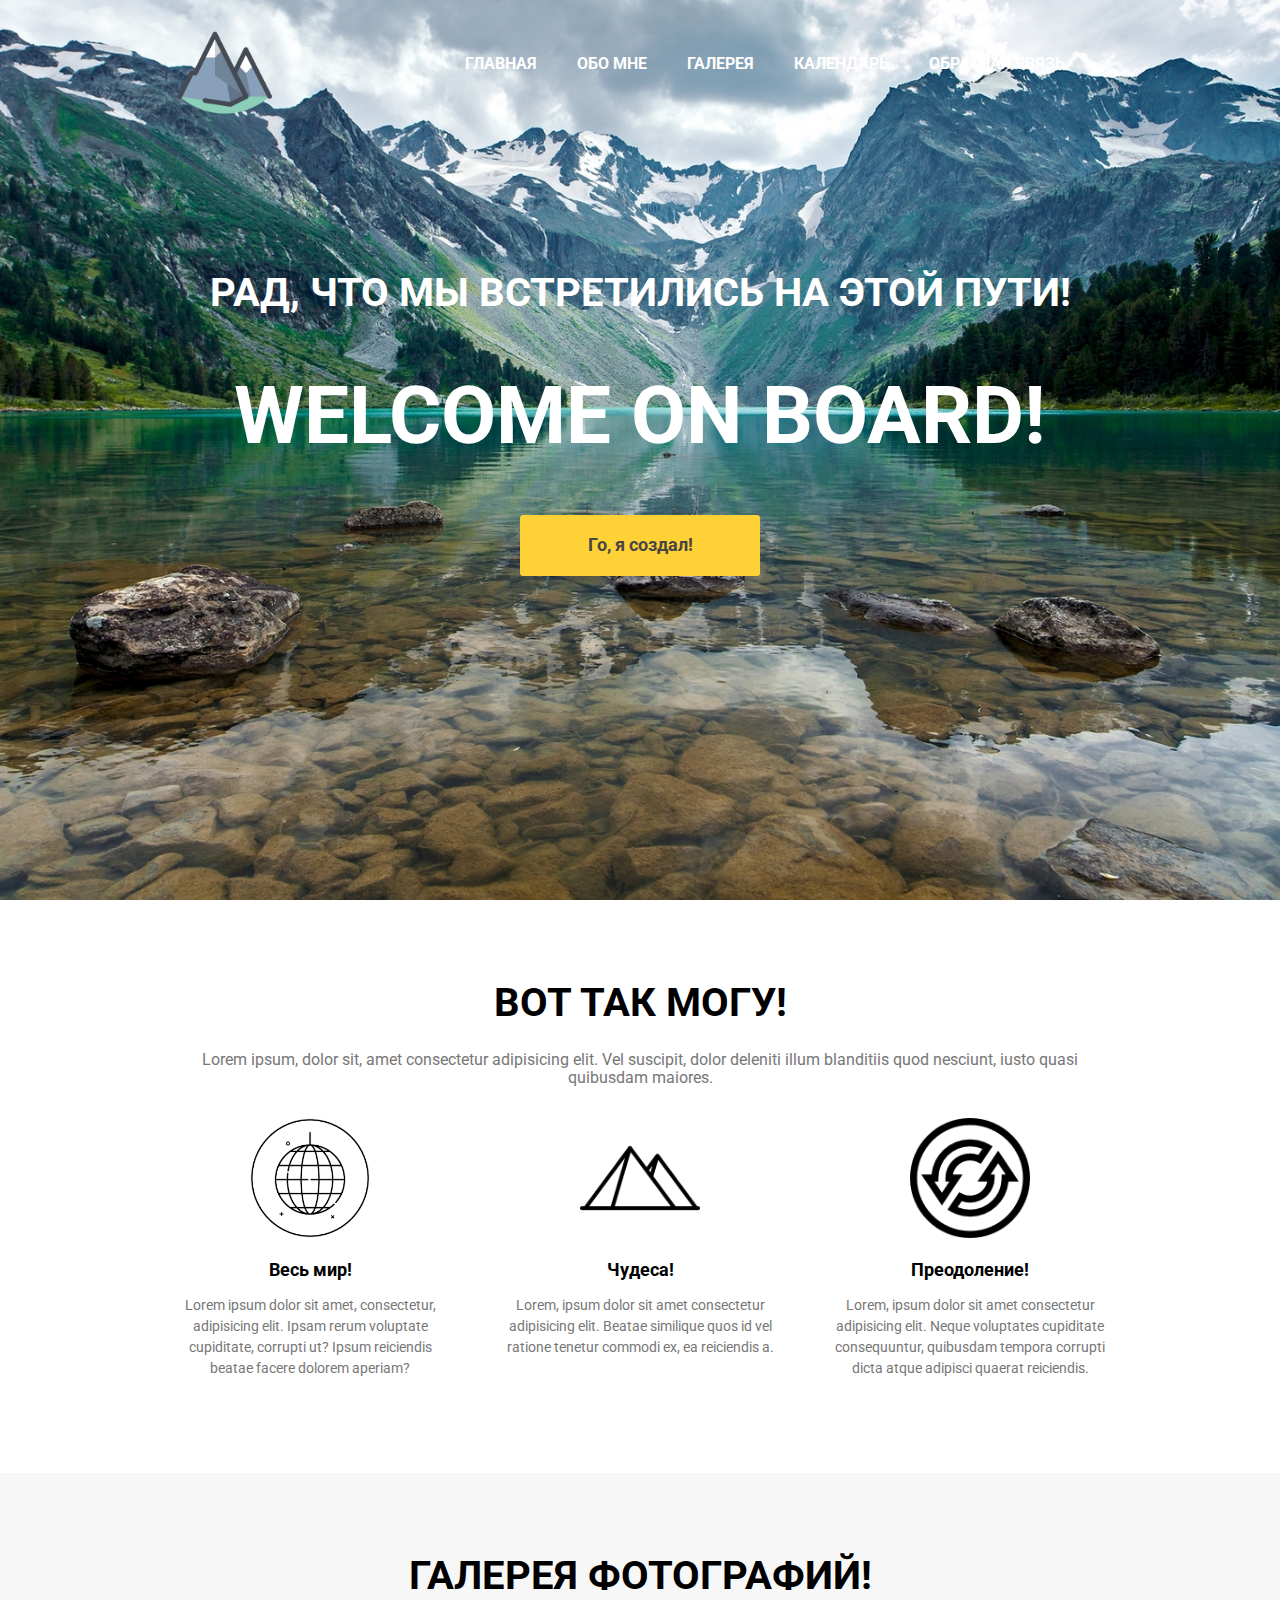
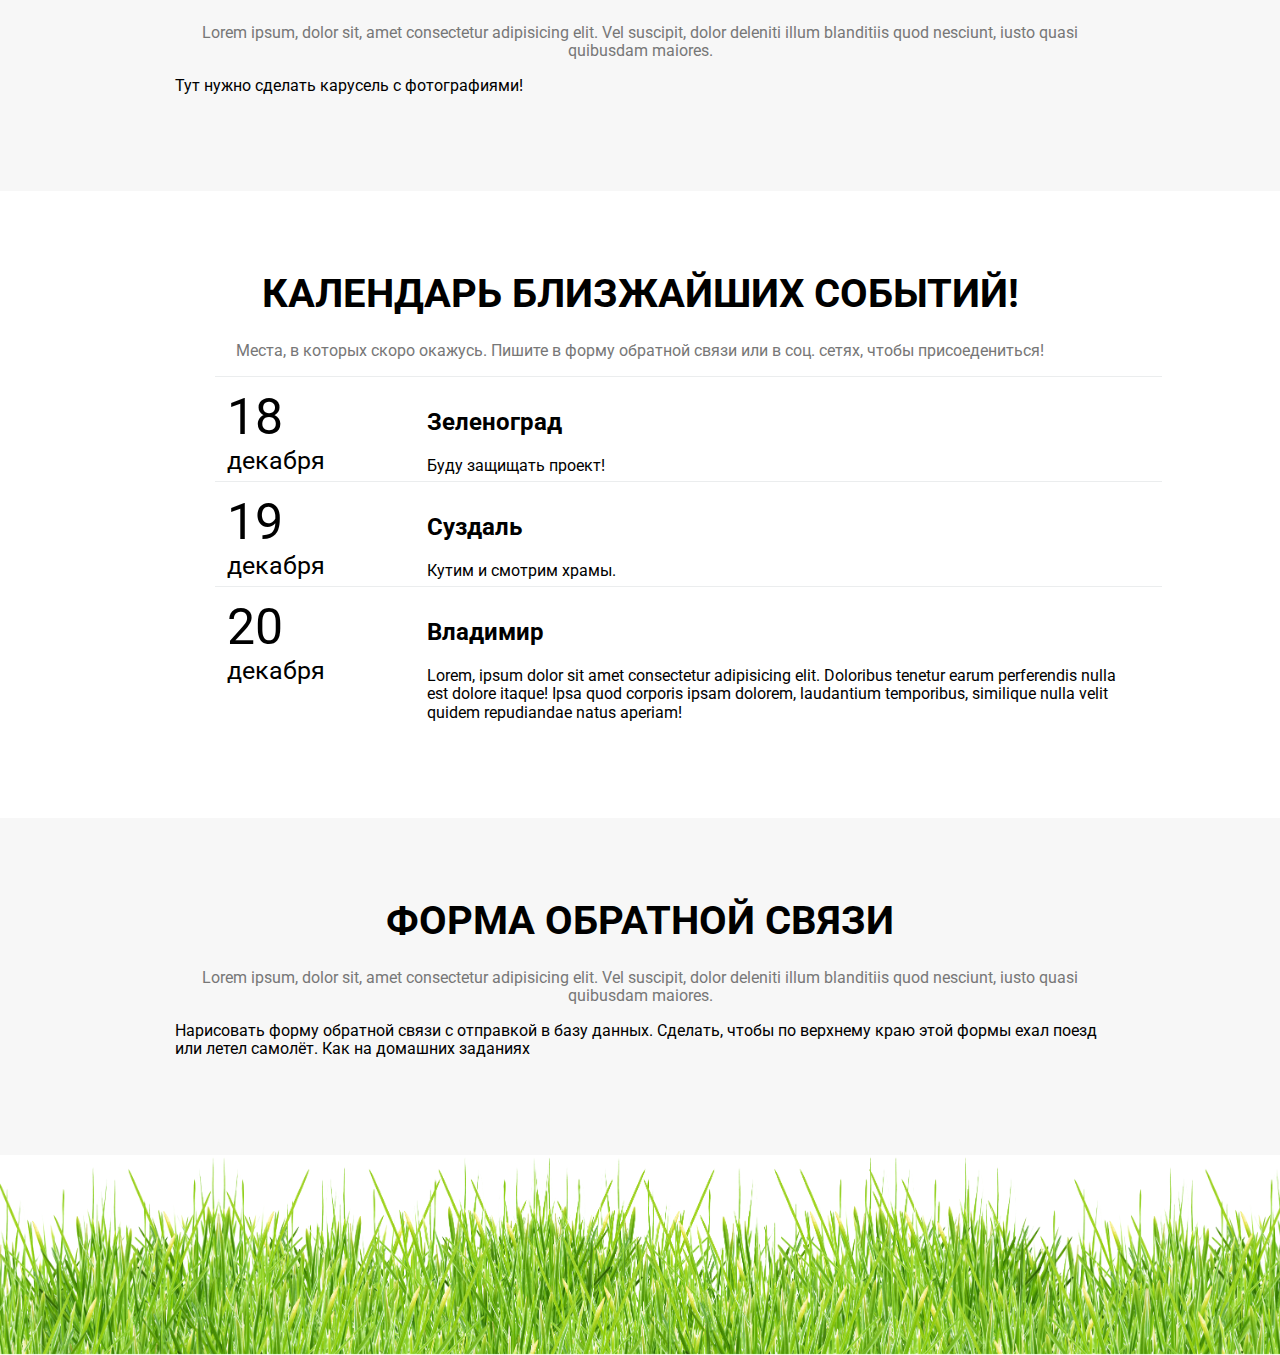
==== diplom/index.html @ 513764da "добавлен начальный вариант вёрстки выпускного проекта" ====
<!DOCTYPE html>
<html lang=ru>
<head>
	<meta charset="UTF-8">
	<meta name="viewport" content="width=device-width, initial-scale=1.0">
	<title>Путешественник какой-то допустим.</title>
	<link rel="stylesheet" href="css/style.css">
	<link rel="stylesheet" href="css/normalize.css">
	<link rel="preconnect" href="https://fonts.gstatic.com">
	<link href="https://fonts.googleapis.com/css2?family=Roboto:wght@300;700&display=swap" rel="stylesheet">
</head>
<body>
	<header>
		<div class="container">
			<div class="nav-container clearfix">
				<img src="img/logo.png" alt="" class="logo">
				<nav>
					<ul class="nav-menu">
						<li><a href="#">Главная</a></li>
						<li><a href="#">Обо мне</a></li>
						<li><a href="#">Галерея</a></li>
						<li><a href="#">Календарь</a></li>
						<li><a href="#">обратная связь</a></li>
					</ul>
				</nav>
			</div>
			<div class="titles">
				<div class="titles__first">
					Рад, что мы встретились на этой пути!
				</div>
				<h1>welcome on board!</h1>
			</div>
			<a href="#" class="header-button">Го, я создал!</a>
		</div> 
	</header> 
	<section class="main-container">
		<div class="container">
			<div class="title">
				<h2>Вот так могу!</h2>
				<p>Lorem ipsum, dolor sit, amet consectetur adipisicing elit. Vel suscipit, dolor deleniti illum blanditiis quod nesciunt, iusto quasi quibusdam maiores.</p>
			</div>
			<div class="ican clearfix">
				<div class="ican__item">
					<img src="img/icon-1.png" alt="" class="ican__item-img">
					<h3>Весь мир!</h3>
					<p>Lorem ipsum dolor sit amet, consectetur, adipisicing elit. Ipsam rerum voluptate cupiditate, corrupti ut? Ipsum reiciendis beatae facere dolorem aperiam?</p>
				</div>
				<div class="ican__item">
					<img src="img/icon-2.png" alt="" class="ican__item-img">
					<h3>Чудеса!</h3>
					<p>Lorem, ipsum dolor sit amet consectetur adipisicing elit. Beatae similique quos id vel ratione tenetur commodi ex, ea reiciendis a.</p>
				</div>
				<div class="ican__item">
					<img src="img/icon-3.png" alt="" class="ican__item-img">
					<h3>Преодоление!</h3>
					<p>Lorem, ipsum dolor sit amet consectetur adipisicing elit. Neque voluptates cupiditate consequuntur, quibusdam tempora corrupti dicta atque adipisci quaerat reiciendis.</p>
				</div>
			</div>	
		</div>
	</section>
	<section class="portfolio main-container">
		<div class="container">
			<div class="title">
				<h2>Галерея фотографий!</h2>
				<p>Lorem ipsum, dolor sit, amet consectetur adipisicing elit. Vel suscipit, dolor deleniti illum blanditiis quod nesciunt, iusto quasi quibusdam maiores.</p>
			</div>
			<p>Тут нужно сделать карусель с фотографиями!</p>
		</div>
	</section>
	<section class="event main-container clearfix">
		<div class="container">
			<div class="title">
				<h2>Календарь близжайших событий!</h2>
				<p>Места, в которых скоро окажусь. Пишите в форму обратной связи или в соц. сетях, чтобы присоедениться!</p>
			</div>
			<ul>
				<li class="event-container">
					<div class="event-date">
						<p class="event-date__day">18</p>
						<p class="event-date__month">декабря</p>
					</div>
					<div class="event-info">
						<h2 class="event-info__place">Зеленоград</h2>
						<p class="event-info__description">Буду защищать проект!</p>
					</div>
				</li>
				<li class="event-container">
					<div class="event-date">
						<p class="event-date__day">19</p>
						<p class="event-date__month">декабря</p>
					</div>
					<div class="event-info">
						<h2 class="event-info__place">Суздаль</h2>
						<p class="event-info__description">Кутим и смотрим храмы.</p>
					</div>
				</li>
				<li class="event-container">
					<div class="event-date">
						<p class="event-date__day">20</p>
						<p class="event-date__month">декабря</p>
					</div>
					<div class="event-info">
						<h2 class="event-info__place">Владимир</h2>
						<p class="event-info__description">Lorem, ipsum dolor sit amet consectetur adipisicing elit. Doloribus tenetur earum perferendis nulla est dolore itaque! Ipsa quod corporis ipsam dolorem, laudantium temporibus, similique nulla velit quidem repudiandae natus aperiam!</p>
					</div>
				</li>
			</ul>
		</div>
	</section>
	<section class="feedback main-container">
		<div class="container">
			<div class="title">
				<h2>Форма обратной связи</h2>
				<p>Lorem ipsum, dolor sit, amet consectetur adipisicing elit. Vel suscipit, dolor deleniti illum blanditiis quod nesciunt, iusto quasi quibusdam maiores.</p>
			</div>
			<p>Нарисовать форму обратной связи с отправкой в базу данных. Сделать, чтобы по верхнему краю этой формы ехал поезд или летел самолёт. Как на домашних заданиях</p>
		</div>
	</section>
	<footer>
		<div class="container">

		</div>	
	</footer>
</body>
</html>
---- diplom/css/style.css ----
body {
	font-family: 'Roboto', sans-serif;
}
ul {
	list-style: none;
}
div {
	box-sizing: border-box;
}
header {
	background: url(../img/main.png) no-repeat center top / cover;
	height: 100vh;
}
section:nth-child(odd) {
	background: #f7f7f7;
}
.container {
	margin: 0 auto;
	width: 930px;
}
.clearfix {
	content: '';
	display: table;
	width: 100%;
	clear: both;
}
.logo {
	float: left;
	margin-top: 20px;
	max-width: 100px;
}
nav {
	color: white;		
	float: right;
	margin-top: 55px;
}
.nav-menu {
	padding: 0;
	margin: 0;
	display: block;
}
.nav-menu li {
	margin-right: 40px;
	float: left;
	display: block;
}
.nav-menu a {
	color: white;
	text-decoration: none;
	text-transform: uppercase;
	font-weight: bold;
}
.titles {

}
.titles{
	color: white;
	margin-top: 150px;
	font-weight: 700;
	font-size: 40px;
	text-transform: uppercase;
	text-align: center;
}
.header-button {
	background: #fed136;
	color: #484543;
	border-radius: 3px;
	display: block;
	width: 240px;
	padding: 20px 0;
	margin: 0 auto;
	text-align: center;
	text-decoration: none;
	font-weight: bold;
	font-size: 18px;
}
.main-container {
	padding: 80px 0;
}
.title h2 {
	margin: 0;
	font-size: 40px;
	font-weight: bold;
	text-align: center;
	text-transform: uppercase;
	margin-bottom: 25px;
}
.title p {
	color: #777777;
	text-align: center;
	font-size: 16px;
}
.ican {
	margin-top: 30px;
	display: flex;	
	justify-content: space-between;
}
.ican__item {
	width: 270px;
	float: left;
	text-align: center;
}
.ican__item-img {
	max-height: 120px;
	max-width: 120px;
}
.ican__item h3 {
	font-size: 18px;
	margin-bottom: 10px;
}
.ican__item p {
	color: #777777;
	font-size: 14px;
	line-height: 1.5em;
}
.event-container {
	width: 900px;
	height: 80px;
	margin: 0;
    display: block;
    padding: 12px 35px 12px 12px;
    border-top: 1px solid #ebedee;
    position: relative;
}
.event-date {
	float: left;
}
.event-date__day {
	margin: 0;
	font-size: 50px;
}
.event-date__month {
	margin: 0;
	font-size: 25px;
}
.event-info {
	text-align: left;
	float: right;
	width: 700px;
}
.event-info__place {

}
.event-info__description{

}

footer {
	padding-top: 100px;
	height: 100px;
	background: url(../img/footer.png) no-repeat center top / cover;;
}
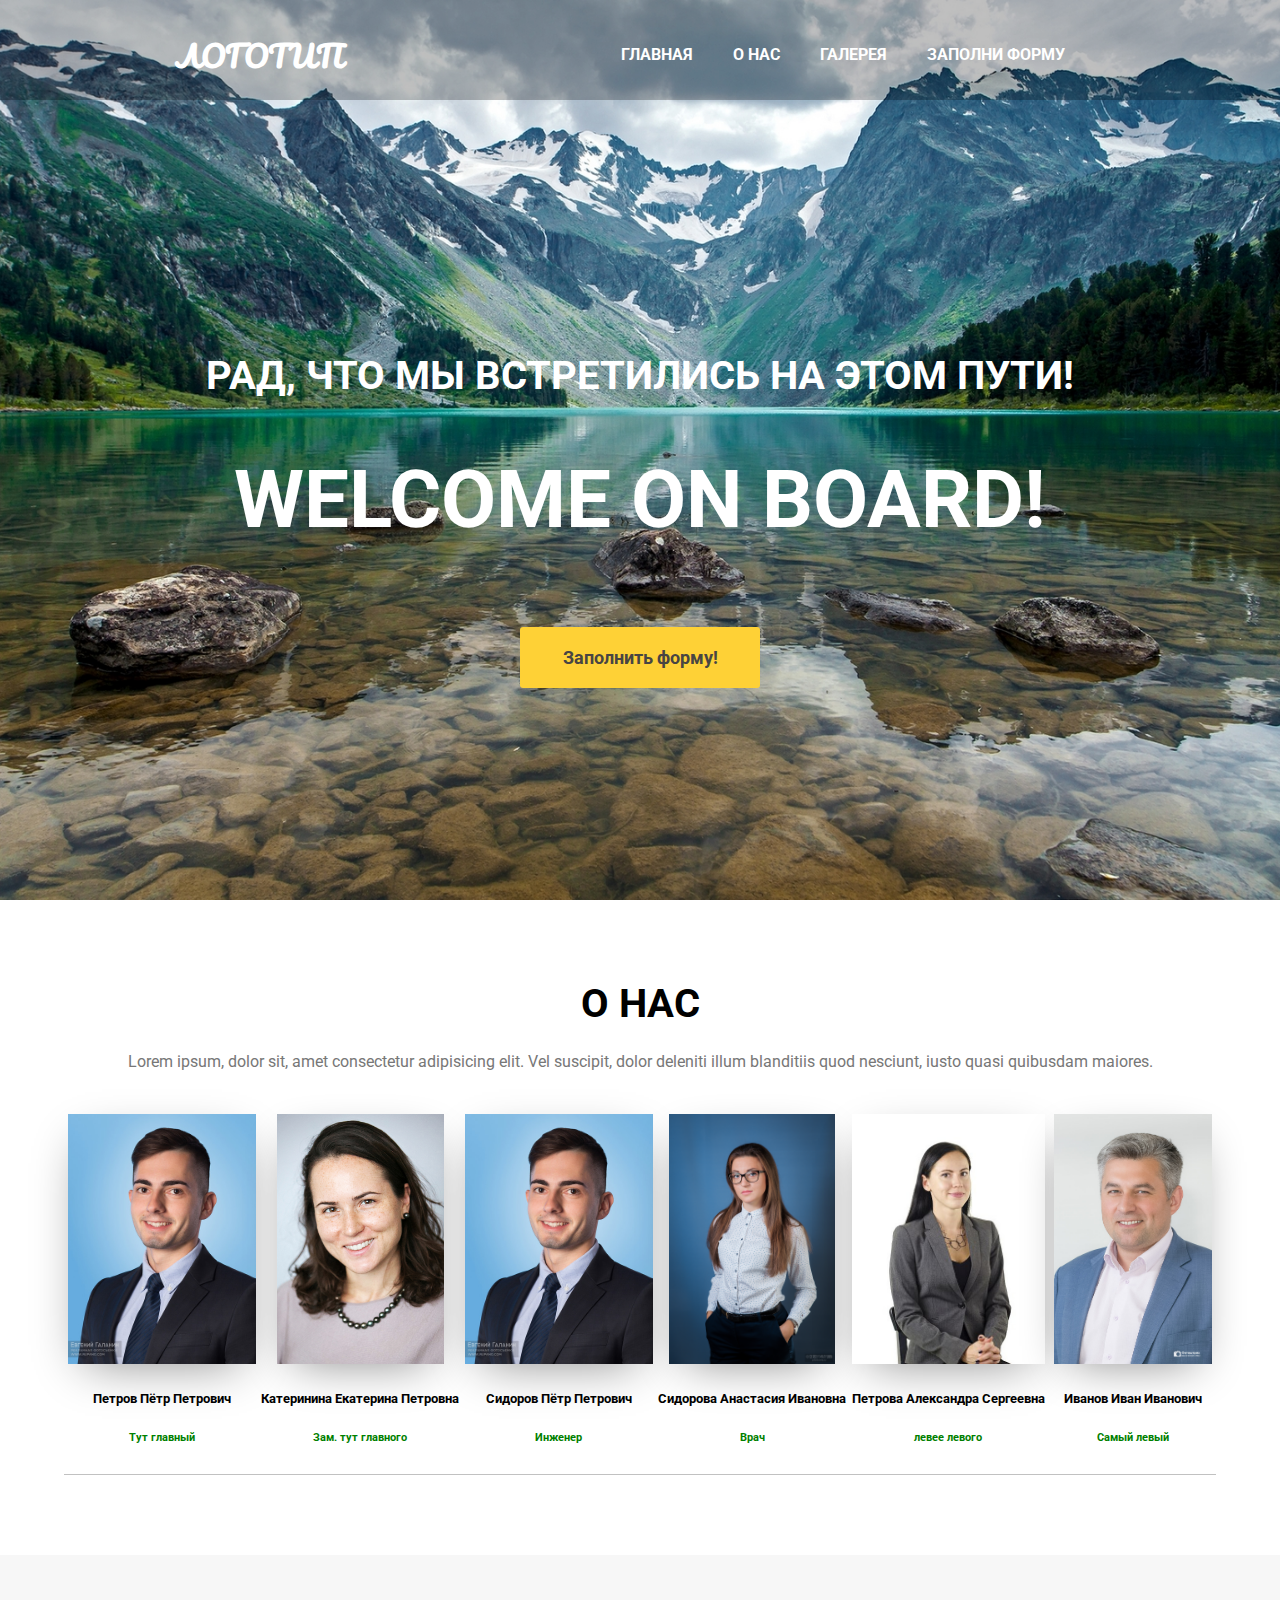
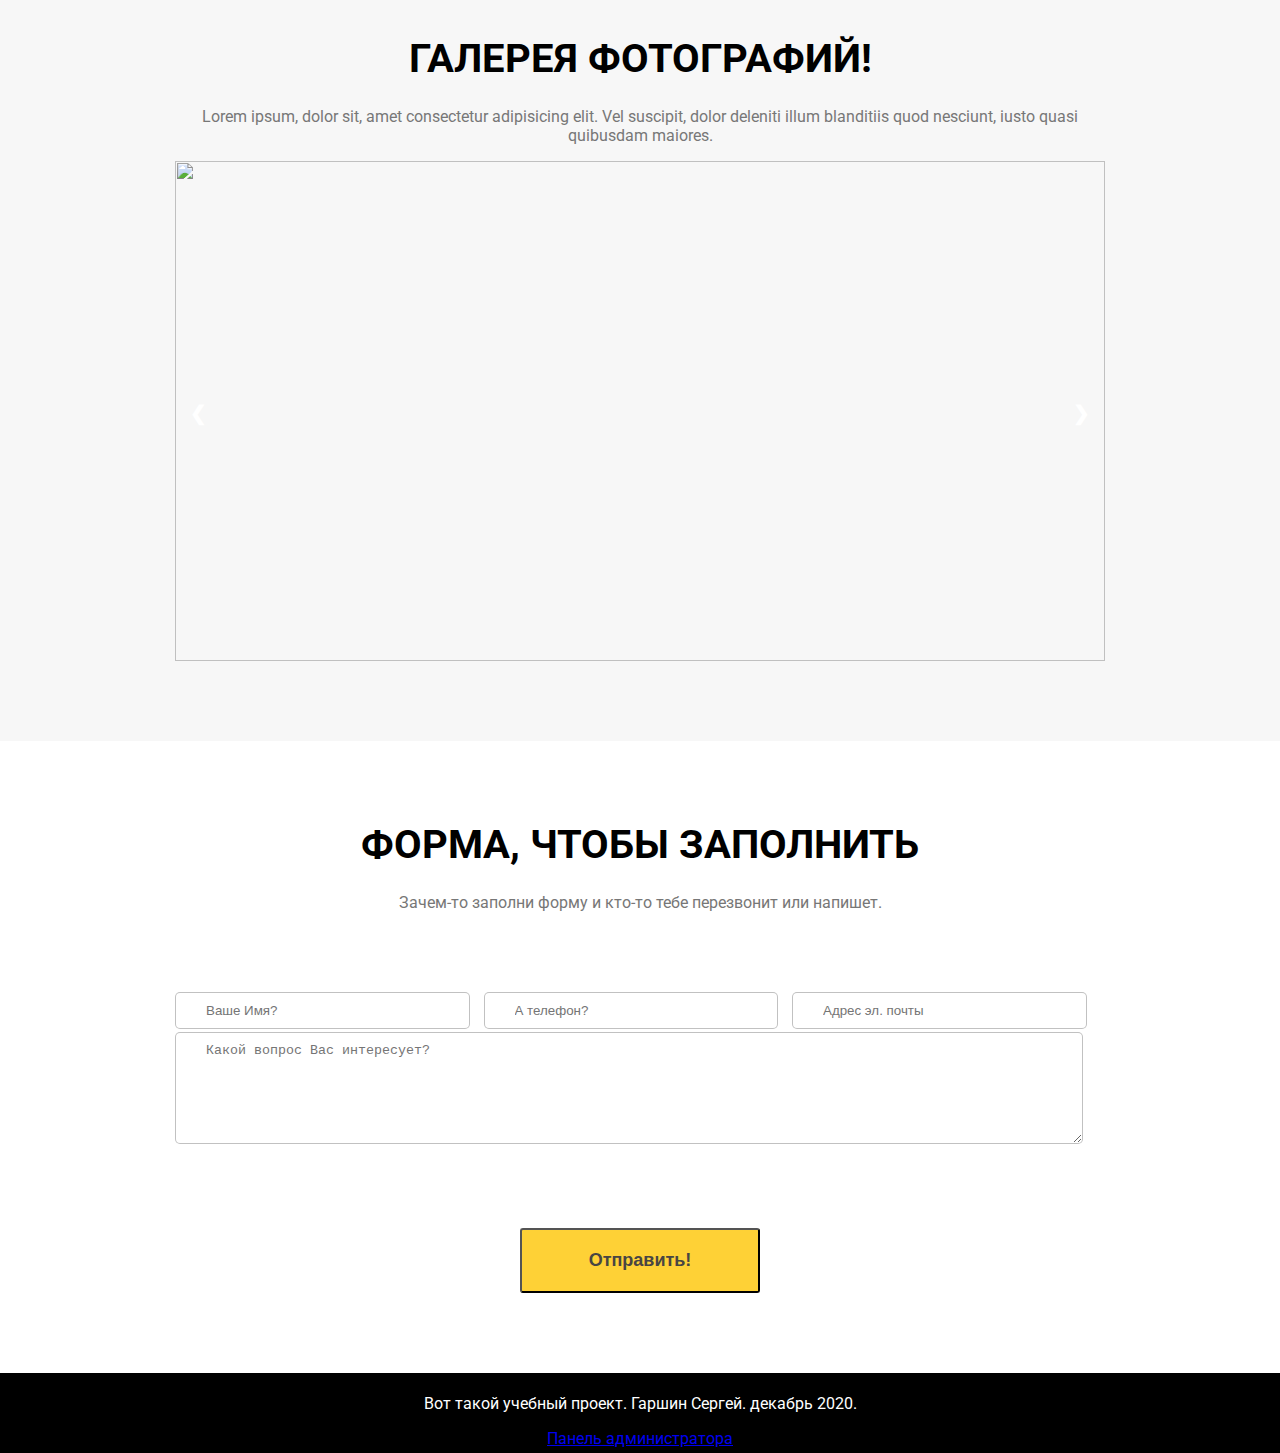
==== commit d0f8c7f3: "14.12.2020 Вариант без wow.js" ====
--- a/diplom/index.html
+++ b/diplom/index.html
@@ -3,123 +3,141 @@
 <head>
 	<meta charset="UTF-8">
 	<meta name="viewport" content="width=device-width, initial-scale=1.0">
-	<title>Путешественник какой-то допустим.</title>
+	<title>Дипломный проект</title>
 	<link rel="stylesheet" href="css/style.css">
-	<link rel="stylesheet" href="css/normalize.css">
 	<link rel="preconnect" href="https://fonts.gstatic.com">
 	<link href="https://fonts.googleapis.com/css2?family=Roboto:wght@300;700&display=swap" rel="stylesheet">
+	<link href="https://fonts.googleapis.com/css2?family=Pacifico&display=swap" rel="stylesheet">
 </head>
 <body>
 	<header>
-		<div class="container">
+		<div class="top-container">
+		<div class="container"><a name="top"></a>
 			<div class="nav-container clearfix">
-				<img src="img/logo.png" alt="" class="logo">
+				<a class="logo" href="#">Логотип</a>
 				<nav>
 					<ul class="nav-menu">
-						<li><a href="#">Главная</a></li>
-						<li><a href="#">Обо мне</a></li>
-						<li><a href="#">Галерея</a></li>
-						<li><a href="#">Календарь</a></li>
-						<li><a href="#">обратная связь</a></li>
+						<li><a href="#top">Главная</a></li>
+						<li><a href="#about">О нас</a></li>
+						<li><a href="#portfolio">Галерея</a></li>
+						<li><a href="#feedback">Заполни форму</a></li>
 					</ul>
 				</nav>
 			</div>
+		</div>
 			<div class="titles">
 				<div class="titles__first">
-					Рад, что мы встретились на этой пути!
+					Рад, что мы встретились на этом пути!
 				</div>
 				<h1>welcome on board!</h1>
 			</div>
-			<a href="#" class="header-button">Го, я создал!</a>
+			<a href="#feedback" class="button modal-button">Заполнить форму!</a>
 		</div> 
-	</header> 
-	<section class="main-container">
-		<div class="container">
+	</header>
+	<section class="main-container"><a name="about"></a>
 			<div class="title">
-				<h2>Вот так могу!</h2>
+				<h2>О Нас</h2>
 				<p>Lorem ipsum, dolor sit, amet consectetur adipisicing elit. Vel suscipit, dolor deleniti illum blanditiis quod nesciunt, iusto quasi quibusdam maiores.</p>
 			</div>
-			<div class="ican clearfix">
-				<div class="ican__item">
-					<img src="img/icon-1.png" alt="" class="ican__item-img">
-					<h3>Весь мир!</h3>
-					<p>Lorem ipsum dolor sit amet, consectetur, adipisicing elit. Ipsam rerum voluptate cupiditate, corrupti ut? Ipsum reiciendis beatae facere dolorem aperiam?</p>
+			<div class="about-container">
+				<div class="about-card">
+					<img class="about-card__img" src="img/card/card-1.jpeg" alt="">
+					<h5 class="about-card__name" >Петров Пётр Петрович</h5>
+					<h6 class="about-card__prof">Тут главный</h6>
 				</div>
-				<div class="ican__item">
-					<img src="img/icon-2.png" alt="" class="ican__item-img">
-					<h3>Чудеса!</h3>
-					<p>Lorem, ipsum dolor sit amet consectetur adipisicing elit. Beatae similique quos id vel ratione tenetur commodi ex, ea reiciendis a.</p>
+				<div class="about-card">
+					<img class="about-card__img" src="img/card/card-2.jpeg" alt="">
+					<h5 class="about-card__name" >Катеринина Екатерина Петровна</h5>
+					<h6 class="about-card__prof">Зам. тут главного</h6>
 				</div>
-				<div class="ican__item">
-					<img src="img/icon-3.png" alt="" class="ican__item-img">
-					<h3>Преодоление!</h3>
-					<p>Lorem, ipsum dolor sit amet consectetur adipisicing elit. Neque voluptates cupiditate consequuntur, quibusdam tempora corrupti dicta atque adipisci quaerat reiciendis.</p>
+				<div class="about-card">
+					<img class="about-card__img" src="img/card/card-1.jpeg" alt="">
+					<h5 class="about-card__name" >Сидоров Пётр Петрович</h5>
+					<h6 class="about-card__prof">Инженер</h6>
 				</div>
-			</div>	
-		</div>
+				<div class="about-card">
+					<img class="about-card__img" src="img/card/card-4.jpeg" alt="">
+					<h5 class="about-card__name" >Сидорова Анастасия Ивановна</h5>
+					<h6 class="about-card__prof">Врач</h6>
+				</div>
+				<div class="about-card">
+					<img class="about-card__img" src="img/card/card-5.jpeg" alt="">
+					<h5 class="about-card__name" >Петрова Александра Сергеевна</h5>
+					<h6 class="about-card__prof">левее левого</h6>
+				</div>
+				<div class="about-card">
+					<img class="about-card__img" src="img/card/card-6.jpeg" alt="">
+					<h5 class="about-card__name">Иванов Иван Иванович</h5>
+					<h6 class="about-card__prof">Самый левый</h6>
+				</div>
+			</div>			
 	</section>
-	<section class="portfolio main-container">
+	<section class="portfolio main-container"><a name="portfolio"></a>
 		<div class="container">
 			<div class="title">
 				<h2>Галерея фотографий!</h2>
 				<p>Lorem ipsum, dolor sit, amet consectetur adipisicing elit. Vel suscipit, dolor deleniti illum blanditiis quod nesciunt, iusto quasi quibusdam maiores.</p>
 			</div>
-			<p>Тут нужно сделать карусель с фотографиями!</p>
+			<div class="slider-wrapper">
+				<div class="slider">
+				  <div class="item">
+				    <img src="https://klike.net/uploads/posts/2019-01/1547365376_1.jpg">
+				  </div>
+				  <div class="item">
+				    <img src="https://million-wallpapers.ru/wallpapers/5/23/560771649817606/bizon-1.jpg">
+				  </div>
+				  <div class="item">
+				    <img src="https://wozap.ru/uploads/posts/2018-02/15186825332524s.jpeg">
+				  </div>
+  				  <div class="item">
+				    <img src="http://rasfokus.ru/images/photos/medium/f83496e2f0358820b45083c929f8e7f7.jpg">
+				  </div>
+				  <a class="previous" onclick="previousSlide()">&#10094;</a>
+				  <a class="next" onclick="nextSlide()">&#10095;</a>
+				</div>
+			</div>
 		</div>
 	</section>
-	<section class="event main-container clearfix">
+	<section class="feedback main-container"><a name="feedback"></a>
 		<div class="container">
-			<div class="title">
-				<h2>Календарь близжайших событий!</h2>
-				<p>Места, в которых скоро окажусь. Пишите в форму обратной связи или в соц. сетях, чтобы присоедениться!</p>
+			<div class="title ">
+				<h2>Форма, чтобы заполнить</h2>
+				<p>Зачем-то заполни форму и кто-то тебе перезвонит или напишет.</p>
 			</div>
-			<ul>
-				<li class="event-container">
-					<div class="event-date">
-						<p class="event-date__day">18</p>
-						<p class="event-date__month">декабря</p>
-					</div>
-					<div class="event-info">
-						<h2 class="event-info__place">Зеленоград</h2>
-						<p class="event-info__description">Буду защищать проект!</p>
-					</div>
-				</li>
-				<li class="event-container">
-					<div class="event-date">
-						<p class="event-date__day">19</p>
-						<p class="event-date__month">декабря</p>
-					</div>
-					<div class="event-info">
-						<h2 class="event-info__place">Суздаль</h2>
-						<p class="event-info__description">Кутим и смотрим храмы.</p>
-					</div>
-				</li>
-				<li class="event-container">
-					<div class="event-date">
-						<p class="event-date__day">20</p>
-						<p class="event-date__month">декабря</p>
-					</div>
-					<div class="event-info">
-						<h2 class="event-info__place">Владимир</h2>
-						<p class="event-info__description">Lorem, ipsum dolor sit amet consectetur adipisicing elit. Doloribus tenetur earum perferendis nulla est dolore itaque! Ipsa quod corporis ipsam dolorem, laudantium temporibus, similique nulla velit quidem repudiandae natus aperiam!</p>
-					</div>
-				</li>
-			</ul>
+			<div class="form-container">
+				<form action="form_obr.php" method="POST" class="feedback-form">
+				    <p class="error-text"></p>
+                    <input type="text" class="form" placeholder="Ваше Имя?" name="name">
+                    <input type="tel" class="form" placeholder="А телефон?" name="tel">
+                    <input type="text" class="form" placeholder="Адрес эл. почты" name="email">
+                    <textarea name="textarea" rows="6" placeholder="Какой вопрос Вас интересует?" class="form textarea"></textarea>
+                    <input type="submit" value ="Отправить!" class = "modal-button button">
+           		</form>
+			</div>
 		</div>
-	</section>
-	<section class="feedback main-container">
-		<div class="container">
-			<div class="title">
-				<h2>Форма обратной связи</h2>
-				<p>Lorem ipsum, dolor sit, amet consectetur adipisicing elit. Vel suscipit, dolor deleniti illum blanditiis quod nesciunt, iusto quasi quibusdam maiores.</p>
-			</div>
-			<p>Нарисовать форму обратной связи с отправкой в базу данных. Сделать, чтобы по верхнему краю этой формы ехал поезд или летел самолёт. Как на домашних заданиях</p>
-		</div>
+		<div class="modal-window" tabindex="-1">
+	      	<div class="modal-dialog">
+		        <div class="modal-content">
+		          <div class="modal-header">
+		            <h2 class="modal-title">Форма отправлена успешно!</h2>
+		            <img class="modal-img" src="https://storage.googleapis.com/multi-static-content/thumbs/artage-io-thumb-e8503579e1ac02d6a1fffdae875337a4.png" alt="">
+		          </div>
+		          <div class="modal-footer">
+		            <button type="button" class="close-button button">Закрыть уведомление</button>
+		          </div>
+		        </div>
+	      	</div>
+    	</div>
 	</section>
 	<footer>
-		<div class="container">
-
+		<div class="">
+			<p class="footer-text">Вот такой учебный проект. Гаршин Сергей. декабрь 2020.</p>
+			<a class="footer-text__admin" href="admin/auth.php">Панель администратора</a>
 		</div>	
 	</footer>
+	<div class="scroll-up ">
+		<button class="scroll-up__button">&#9650;</button>
+	</div>
+	<script src="script.js"></script>
 </body>
 </html>
--- a/diplom/css/style.css
+++ b/diplom/css/style.css
@@ -1,4 +1,6 @@
 body {
+    margin: 0;
+    padding: 0;
 	font-family: 'Roboto', sans-serif;
 }
 ul {
@@ -13,6 +15,10 @@
 }
 section:nth-child(odd) {
 	background: #f7f7f7;
+}
+.top-container {
+	height: 100px;
+	background-color: rgba(1,1, 1, 0.25);
 }
 .container {
 	margin: 0 auto;
@@ -23,26 +29,31 @@
 	display: table;
 	width: 100%;
 	clear: both;
-}
+}/*Навигационная панель, логотип и "Главный экран"*/
 .logo {
+	font-family: 'Pacifico', cursive;
 	float: left;
-	margin-top: 20px;
-	max-width: 100px;
+	margin-top: 29px;
+	max-width: 80px;
+	color: white;
+	font-size: 30px;
+	font-weight: bold;
+	text-transform: uppercase;
+	text-decoration: none;
 }
 nav {
 	color: white;		
 	float: right;
-	margin-top: 55px;
+	margin-top: 45px;
 }
 .nav-menu {
 	padding: 0;
 	margin: 0;
-	display: block;
+	
 }
 .nav-menu li {
 	margin-right: 40px;
 	float: left;
-	display: block;
 }
 .nav-menu a {
 	color: white;
@@ -51,9 +62,6 @@
 	font-weight: bold;
 }
 .titles {
-
-}
-.titles{
 	color: white;
 	margin-top: 150px;
 	font-weight: 700;
@@ -61,7 +69,11 @@
 	text-transform: uppercase;
 	text-align: center;
 }
-.header-button {
+.titles__first {
+	margin-top: 30vh;
+}
+.button {
+	cursor: pointer;
 	background: #fed136;
 	color: #484543;
 	border-radius: 3px;
@@ -73,6 +85,7 @@
 	text-decoration: none;
 	font-weight: bold;
 	font-size: 18px;
+	margin-top: 80px;
 }
 .main-container {
 	padding: 80px 0;
@@ -90,63 +103,164 @@
 	text-align: center;
 	font-size: 16px;
 }
-.ican {
-	margin-top: 30px;
-	display: flex;	
-	justify-content: space-between;
-}
-.ican__item {
-	width: 270px;
-	float: left;
-	text-align: center;
-}
-.ican__item-img {
-	max-height: 120px;
-	max-width: 120px;
-}
-.ican__item h3 {
-	font-size: 18px;
-	margin-bottom: 10px;
-}
-.ican__item p {
-	color: #777777;
-	font-size: 14px;
-	line-height: 1.5em;
-}
-.event-container {
-	width: 900px;
-	height: 80px;
-	margin: 0;
-    display: block;
-    padding: 12px 35px 12px 12px;
-    border-top: 1px solid #ebedee;
+.form-container {
+	margin-top: 80px;
+}
+
+/*О нас*/
+
+.about-container {
+	margin: 3% 5% 0 5%;
+	display: flex;
+	justify-content: space-around;
+	border-bottom: 1px solid rgba(189, 189, 189, 0.94);
+}
+.about-card {
+	margin: 5px 0px;
+	text-align: center;
+}
+.about-card__img, .about-card__name, .about-card__prof{
+	-webkit-box-shadow: 0px 15px 47px -17px rgba(0,0,0,0.48);
+	-moz-box-shadow: 0px 15px 47px -17px rgba(0,0,0,0.48);
+	box-shadow: 0px 15px 47px -17px rgba(0,0,0,0.48);
+}
+.about-card__img {
+	margin: 0 3px;
+	max-width: 300px;
+	height: 250px;
+}
+.about-card__prof {
+	color: green;
+}
+
+/*Форма*/
+
+.form {
+	cursor: pointer;
+	width: 25%;
+	margin-right: 10px;
+	border: 1px solid rgba(189, 189, 189, 0.94);
+	border-radius: 5px;
+	padding: 10px 30px;
+}
+.textarea {
+    margin-top:3px;
+    width: 91%;
+}
+footer {
+	width: 100%;
+	background-color: black;
+	padding: 5px 0;
+	color: white;
+	text-align: center;
+}
+.footer-text {
+	text-align: center;
+}
+.error-text {
+    color:red;
+}
+
+/*Слайдер*/
+
+.slider-wrapper{
+	max-width: 950px;
+}
+.slider{
+    max-width: 100%;
     position: relative;
-}
-.event-date {
-	float: left;
-}
-.event-date__day {
-	margin: 0;
-	font-size: 50px;
-}
-.event-date__month {
-	margin: 0;
-	font-size: 25px;
-}
-.event-info {
-	text-align: left;
-	float: right;
-	width: 700px;
-}
-.event-info__place {
-
-}
-.event-info__description{
-
-}
-
-footer {
-	padding-top: 100px;
-	height: 100px;
-	background: url(../img/footer.png) no-repeat center top / cover;;
-}+    margin:  auto;
+    height: 500px;
+}
+.slider .item img {
+    object-fit: cover;
+    width: 100%;
+    height: 500px;
+}
+.slider .previous, .slider .next {
+    cursor: pointer;
+    position: absolute;
+    top: 45%;
+    width: auto;
+    padding: 15px;
+    color: white;
+    font-weight: bold;
+    font-size: 20px;
+    transition: 0.5s ease;
+    border-radius: 2px;
+}
+.slider .next {
+    right: 0;
+    border-radius: 2px;
+}
+.slider .previous:hover,
+.slider .next:hover {
+    background-color: rgba(0, 0, 0, 0.3);
+}
+
+/*Модальное окно после формы*/
+
+.modal-window {
+	background-color: rgba(189, 189, 189, 0.94);
+	z-index: 1000;
+	position: fixed;
+	min-height: 100%;
+	min-width: 100%;
+	top: 50%;
+	left: 50%;
+	transform: translate(-50%, -50%);
+	border: 1px solid black;
+	display: none;
+}
+.modal-dialog {
+	text-align: center;
+	margin: 0 auto;
+
+ 	width: 300px;
+ 	height: 100px;
+}
+.modal-content {
+	text-align: center;
+	margin-top: 30%;
+	background-color: white;
+	padding: 10px 0px;
+}
+.modal-img {
+    margin-top: 60px;
+}
+
+
+/*Кнопка наверх*/
+
+.scroll-up {
+	position: fixed;
+	right: 50px;
+	bottom: 60px;
+	z-index: 100;
+	visibility: hidden;
+	transition: .4s;
+	transform: translateY(30px);
+}
+.scroll-up__button {
+	font-size: 20px;
+	cursor: pointer;
+	padding: 12px 15px;
+	border-radius: 50%;
+	border: 1px solid black;	
+	text-align: center;
+	background: rgb(16, 134, 120);
+	color: white;
+	opacity: 0.3;
+}
+.scroll-up a {
+	color: black;
+	text-decoration: none;
+	font-weight: bold;
+}
+.scroll-up__button:hover {
+	opacity: 0.9;
+}
+.scroll-up-active {
+	visibility: visible;
+	transform: translateX(0);
+}		